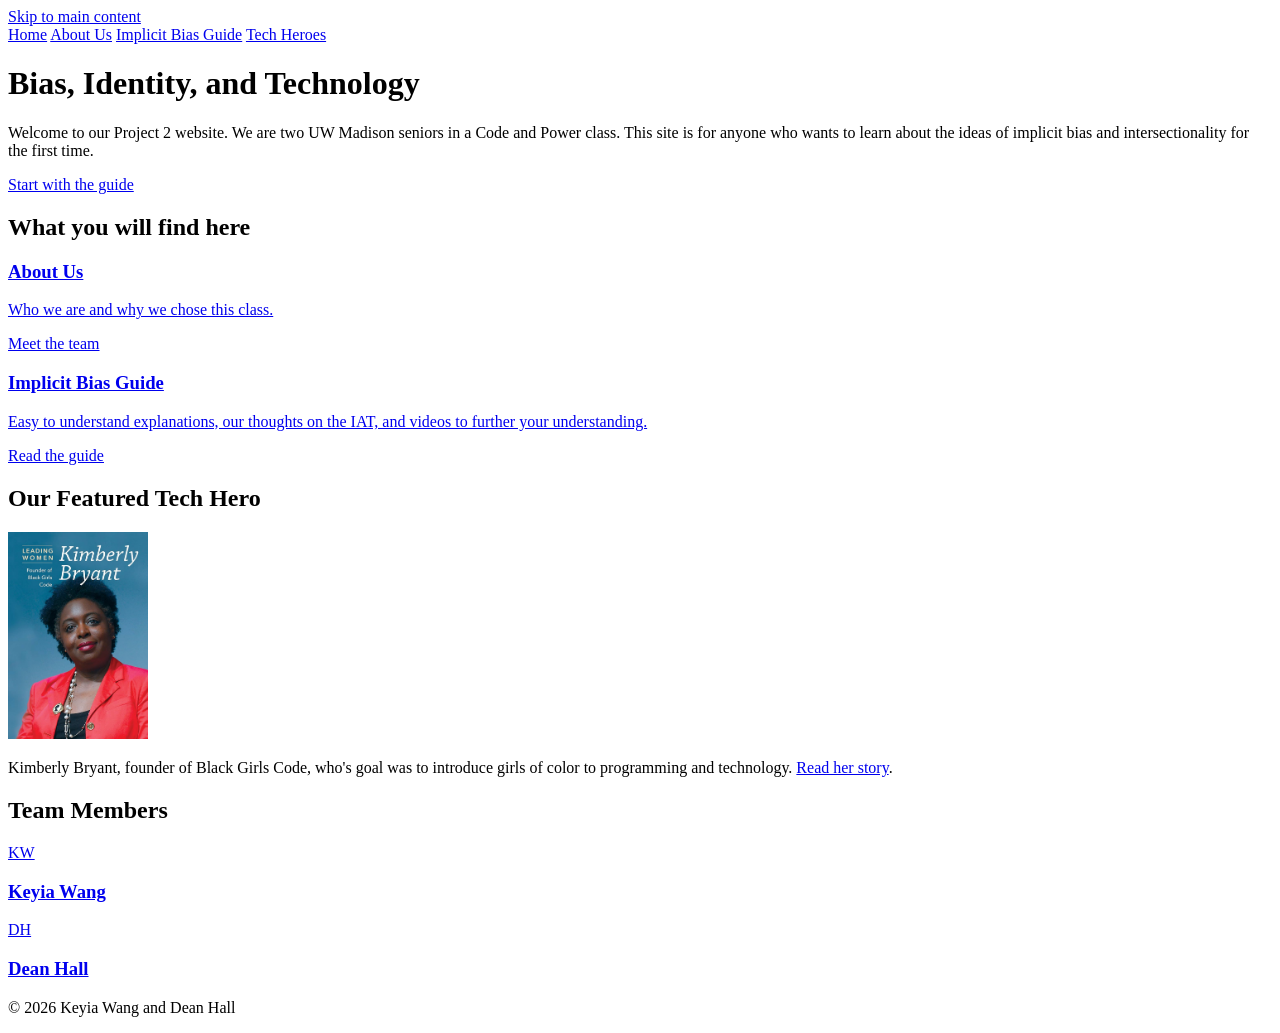
==== index.html @ 4443acfc "index" ====
<!DOCTYPE html>
<html lang="en">
<head>
    <meta charset="UTF-8">
    <meta name="viewport" content="width=device-width, initial-scale=1.0">
    <!-- Page title changed from Project 2 to Home | Project 2, so any links will now show what page this is. DH -->
    <title>Home | Project 2</title>
    <link href="https://fonts.googleapis.com/css2?family=Fraunces:wght@600;700&family=Inter:wght@400;600&display=swap" rel="stylesheet">
    <link rel="stylesheet" href="stylepage.css">

    <!-- We rewrote the home page of the project, so that it know reads as a real splash page, instead of a basic list of names. H1 and welcome paragraph
         describe what the page is and who it is for, with new previews for other pages in the site. DH KW -->
         

    <!-- I changed the layout of this page so the team members show up as cards instead of a basic list. KW -->
</head>

<body>
    <a class="skip-link" href="#main">Skip to main content</a>
    <nav aria-label="Main navigation">
        <a href="index.html" aria-current="page">Home</a>
        <a href="about.html">About Us</a>
        <a href="resources.html">Implicit Bias Guide</a>
        <a href="tech-heroes.html">Tech Heroes</a>
    </nav>

<!--The jump link didn’t work before because there was no element with the ID main. I added the ID, so now keyboard users can jump directly to the main content KW -->
    <main id="main">
        <header class="home-hero">
            <!-- Added a title that describes that describes Project 2 better than the name Project 2, and added detail to the welcome paragraph, and other changes DH -->
            <h1>Bias, Identity, and Technology</h1>
            <p class="welcome-text">Welcome to our Project 2 website. We are two UW Madison seniors in a Code and Power class. This site is for anyone who wants to learn about the ideas of implicit bias and intersectionality for the first time.</p>
            <a class="button" href="resources.html">Start with the guide</a>
        </header>

        <!-- Added previews for each section/page on the site DH -->
        <section aria-labelledby="explore-heading">
            <h2 id="explore-heading">What you will find here</h2>

            <div class="explore-grid">
                <a href="about.html" class="card-link">
                    <article class="profile-card">
                        <h3>About Us</h3>
                        <p class="card-desc">Who we are and why we chose this class.</p>
                        <p class="card-cta">Meet the team</p>
                    </article>
                </a>

                <a href="resources.html" class="card-link">
                    <article class="profile-card">
                        <h3>Implicit Bias Guide</h3>
                        <p class="card-desc">Easy to understand explanations, our thoughts on the IAT, and videos to further your understanding.</p>
                        <p class="card-cta">Read the guide</p>
                    </article>
                </a>
                
            </div>
        </section>

        <!-- Added a short part of tech hero on the home page DH -->
        <section aria-labelledby="featured-heading">
            <h2 id="featured-heading">Our Featured Tech Hero</h2>
            <div class="featured-hero">
                <img src="bryant.jpg" alt="Portrait of Kimberly Bryant, founder of Black Girls Code" width="140">
                <p>Kimberly Bryant, founder of Black Girls Code, who's goal was to introduce girls of color to programming and technology. <a href="tech-heroes.html">Read her story</a>.</p>
            </div>
        </section>
        
        <section class="home-team-section" aria-labelledby="home-team-heading">
            <h2 id="home-team-heading">Team Members</h2>

            <!-- I wrapped the cards in links so users can click on our names to jump straight to the about page. KW -->
            <div class="team-grid">
                <a href="about.html" class="card-link">
                    <article class="profile-card home-member-card">
                        <div class="profile-header">
                            <div class="avatar avatar-kw" aria-hidden="true">KW</div>
                            <h3>Keyia Wang</h3>
                        </div>
                    </article>
                </a>

                <a href="about.html" class="card-link">
                    <article class="profile-card home-member-card">
                        <div class="profile-header">
                            <div class="avatar avatar-dh" aria-hidden="true">DH</div>
                            <h3>Dean Hall</h3>
                        </div>
                    </article>
                </a>
            </div>
        </section>
    </main>

    <footer>
        <p>&copy; 2026 Keyia Wang and Dean Hall</p>
    </footer>
</body>
</html>
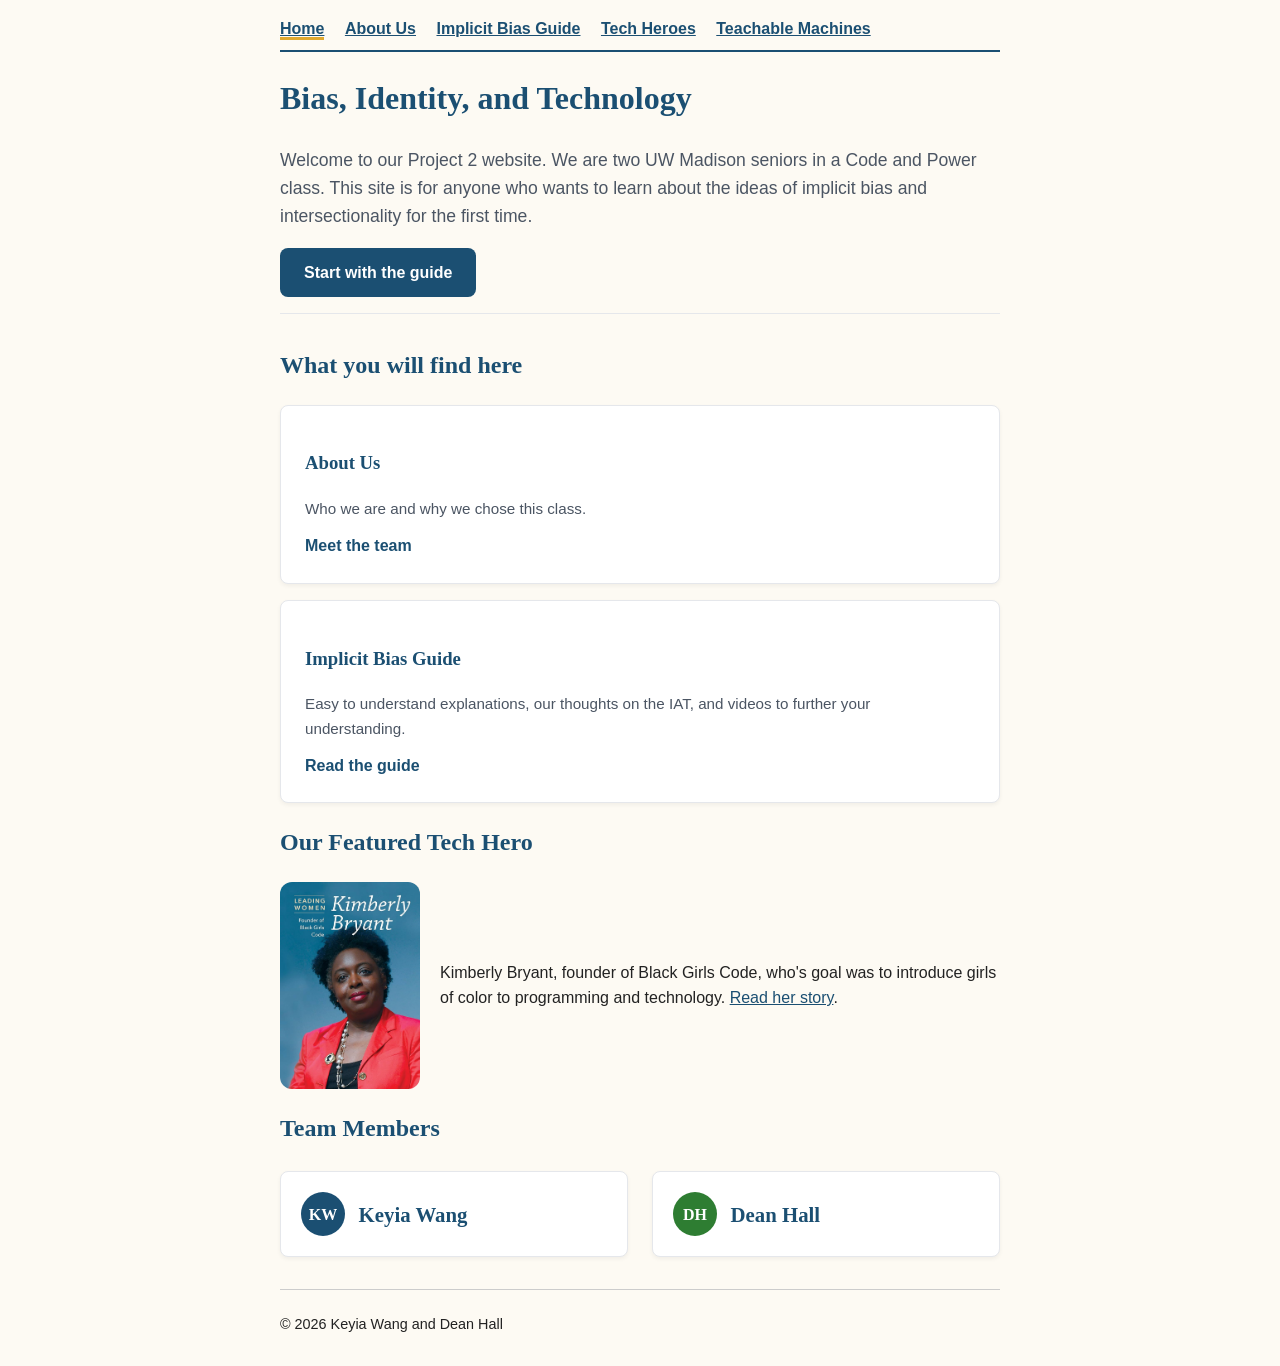
==== commit 1a0f151c: "Update index.html Added a link to 'Teachable Machines' in the navigation." ====
--- a/index.html
+++ b/index.html
@@ -22,6 +22,7 @@
         <a href="about.html">About Us</a>
         <a href="resources.html">Implicit Bias Guide</a>
         <a href="tech-heroes.html">Tech Heroes</a>
+        <a href="teachable-machines.html">Teachable Machines</a>
     </nav>
 
 <!--The jump link didn’t work before because there was no element with the ID main. I added the ID, so now keyboard users can jump directly to the main content KW -->
--- a/stylepage.css
+++ b/stylepage.css
@@ -0,0 +1,410 @@
+body {
+    font-family: "Inter", Arial, sans-serif;
+    max-width: 45rem;
+    margin: 0 auto;
+    padding: 1rem;
+    line-height: 1.6;
+    color: #222222;
+    background: #fdfaf3;
+}
+
+h1, h2, h3 {
+    color: #1b4f72;
+    font-family: "Fraunces", Georgia, serif;
+}
+
+a {
+    color: #1b4f72;
+}
+
+a:focus {
+    outline: 3px solid #e0a82e;
+}
+
+nav {
+    border-bottom: 2px solid #1b4f72;
+    padding-bottom: 0.5rem;
+    margin-bottom: 1rem;
+}
+
+nav a {
+    margin-right: 1rem;
+    font-weight: bold;
+}
+
+img {
+    max-width: 100%;
+    height: auto;
+}
+
+/* The thin light gray line at the bottom of the page serves as a separator between the footer and the rest of the content. There is also a bit of extra space above the footer line. The text in the footer is displayed in a smaller font size than the rest of the content, since the copyright information is less important than the content above it. The page now looks more organized. KW */
+footer {
+    border-top: 1px solid #cccccc;
+    margin-top: 2rem;
+    padding-top: 0.5rem;
+    font-size: 0.9rem;
+}
+/* In hovering over a link, the background of the text changes to a light yellow color, and the text itself turns black. This highlights the link further so it’s more noticeable and clearly indicates that it can be clicked. It also serves a purpose by enabling users to know where on the page they are clicking. KW */
+a:hover { background: #fdf0c8; color: #000000; }
+   nav a:hover { border-bottom: 3px solid #e0a82e; }
+   nav a[aria-current="page"] { border-bottom: 3px solid #e0a82e; }
+   img { border-radius: 0.75rem; transition: transform 0.2s ease; }
+   img:hover { transform: scale(1.03); }
+   iframe { max-width: 100%; }
+
+  /* The skip link is hidden off-screen and appears when someone presses Tab, so keyboard users can skip the navigation and go directly to the main content. KW */
+.skip-link { position: absolute; left: 0.5rem; top: -3rem; background: #1b4f72; color: #ffffff; padding: 0.5rem 1rem; }
+   .skip-link:focus { top: 0.5rem; }
+
+ /* Styled the team section into responsive cards instead of plain text blocks.
+   Added a simple 2-column grid and subtle shadow/hover effects.
+   Kept all of our original bio text intact. KW */
+
+.team-grid {
+    display: grid;
+    grid-template-columns: repeat(auto-fit, minmax(280px, 1fr));
+    gap: 1.5rem;
+    margin-top: 1.5rem;
+}
+
+.profile-card {
+    background: #ffffff;
+    border: 1px solid #e5e7eb;
+    border-radius: 8px;
+    padding: 1.5rem;
+    box-shadow: 0 2px 4px rgba(0, 0, 0, 0.05);
+    transition: transform 0.2s ease, box-shadow 0.2s ease;
+}
+
+.profile-card:hover {
+    transform: translateY(-3px);
+    box-shadow: 0 6px 12px rgba(0, 0, 0, 0.08);
+}
+
+.profile-header {
+    display: flex;
+    align-items: center;
+    gap: 0.85rem;
+    margin-bottom: 1rem;
+}
+
+.profile-header h3 {
+    margin: 0;
+    font-size: 1.3rem;
+}
+
+/* Initials badges for our profile headers DH */
+.avatar {
+    width: 44px;
+    height: 44px;
+    border-radius: 50%;
+    display: flex;
+    align-items: center;
+    justify-content: center;
+    font-family: 'Fraunces', serif;
+    font-weight: 700;
+    font-size: 1rem;
+    color: #ffffff;
+}
+
+.avatar-kw {
+    background-color: #1b4f72;
+}
+
+.avatar-dh {
+    background-color: #2e7d32;
+}
+
+.bio-text {
+    line-height: 1.6;
+    color: #374151;
+    margin: 0;
+}
+
+/* I added these styles for the home page header and cards so they fit the new grid. KW */
+.home-hero {
+    margin-bottom: 2rem;
+    padding-bottom: 1rem;
+    border-bottom: 1px solid #e5e7eb;
+}
+
+.welcome-text {
+    font-size: 1.1rem;
+    color: #4b5563;
+    line-height: 1.6;
+}
+
+.home-member-card {
+    padding: 1.25rem;
+}
+
+.home-member-card .profile-header {
+    margin-bottom: 0;
+}
+
+/* I made the card links block elements and removed default underline so the cards look clean and clickable. KW */
+.card-link {
+    text-decoration: none;
+    color: inherit;
+    display: block;
+}
+
+.card-link:focus-visible {
+    outline: 2px solid #1b4f72;
+    border-radius: 8px;
+}
+
+
+/* I styled the resource guide into distinct topic cards with highlight boxes for takeaways. KW */
+.resource-hero {
+    margin-bottom: 2rem;
+    padding-bottom: 1rem;
+    border-bottom: 1px solid #e5e7eb;
+}
+
+.guide-intro {
+    font-size: 1.05rem;
+    color: #4b5563;
+    line-height: 1.6;
+}
+
+.resource-container {
+    display: flex;
+    flex-direction: column;
+    gap: 2rem;
+}
+
+.resource-card {
+    background: #ffffff;
+    border: 1px solid #e5e7eb;
+    border-radius: 8px;
+    padding: 1.75rem;
+    box-shadow: 0 2px 4px rgba(0, 0, 0, 0.05);
+}
+
+.resource-card h2 {
+    margin-top: 0;
+    color: #1b4f72;
+}
+
+.resource-takeaway {
+    background: #f8fafc;
+    border-left: 4px solid #1b4f72;
+    padding: 0.85rem 1.25rem;
+    margin: 1.25rem 0;
+    border-radius: 0 6px 6px 0;
+}
+
+.takeaway-title {
+    font-weight: 700;
+    color: #0f172a;
+    margin-bottom: 0.25rem;
+}
+
+.resource-takeaway p {
+    margin: 0;
+    font-size: 0.95rem;
+    color: #334155;
+    line-height: 1.5;
+}
+
+.resource-links {
+    margin-top: 1rem;
+}
+
+.links-title {
+    font-weight: 600;
+    color: #475569;
+    margin-bottom: 0.25rem;
+}
+
+.resource-links ul {
+    margin: 0.25rem 0 0 1.2rem;
+    padding: 0;
+}
+
+.resource-links li {
+    margin-bottom: 0.25rem;
+}
+
+
+/* I styled the Tech Heroes page so the photo and bio sit side-by-side on desktop screens.
+   Also added rounded corners and subtle shadow to the hero card and image. KW */
+
+.hero-page-header {
+    margin-bottom: 2rem;
+    padding-bottom: 1rem;
+    border-bottom: 1px solid #e5e7eb;
+}
+
+.hero-feature-card {
+    background: #ffffff;
+    border: 1px solid #e5e7eb;
+    border-radius: 8px;
+    padding: 2rem;
+    box-shadow: 0 2px 4px rgba(0, 0, 0, 0.05);
+}
+
+.hero-feature-card h2 {
+    margin-top: 0;
+    color: #1b4f72;
+    font-size: 1.6rem;
+}
+
+.hero-content-wrapper {
+    display: flex;
+    flex-wrap: wrap;
+    gap: 2rem;
+    align-items: flex-start;
+    margin-top: 1.25rem;
+}
+
+.hero-figure {
+    margin: 0;
+    flex: 0 0 auto;
+    max-width: 100%;
+}
+
+.hero-image {
+    display: block;
+    border-radius: 8px;
+    box-shadow: 0 4px 6px rgba(0, 0, 0, 0.08);
+    max-width: 100%;
+    height: auto;
+}
+
+.hero-figure figcaption {
+    font-size: 0.85rem;
+    color: #6b7280;
+    margin-top: 0.5rem;
+    font-style: italic;
+}
+
+.hero-bio-text {
+    flex: 1 1 320px;
+}
+
+/* The hero bio is several paragraphs, so each one gets space below it. DH */
+.hero-bio-text p {
+    margin: 0 0 1rem;
+    line-height: 1.7;
+    color: #374151;
+    font-size: 1rem;
+}
+
+.hero-bio-text p:last-child {
+    margin-bottom: 0;
+}
+
+.hero-links-box {
+    margin-top: 2rem;
+    padding-top: 1.5rem;
+    border-top: 1px solid #e5e7eb;
+}
+
+.hero-links-box h3 {
+    margin: 0 0 0.75rem 0;
+    font-size: 1.15rem;
+    color: #1f2937;
+}
+
+.hero-links-list {
+    margin: 0;
+    padding-left: 1.25rem;
+    line-height: 1.6;
+}
+
+.hero-links-list li {
+    margin-bottom: 0.4rem;
+}
+
+/* FINAL STYLE EDIT
+   These new final style rule edits help support the entire page, and make
+   the page look and run better. DH */
+
+/* Re-does the main page link on the Home page. DH */
+.button {
+    display: inline-block;
+    background: #1b4f72;
+    color: #ffffff;
+    padding: 0.75rem 1.5rem;
+    border-radius: 8px;
+    text-decoration: none;
+    font-weight: 600;
+}
+
+.button:hover {
+    background: #0f3550;
+    color: #ffffff;
+}
+
+/* Adds three previews on the home page. DH */
+.explore-grid {
+    display: grid;
+    gap: 1rem;
+    margin-top: 1rem;
+}
+
+.card-desc {
+    margin: 0.5rem 0 0;
+    color: #4b5563;
+    font-size: 0.95rem;
+}
+
+.card-cta {
+    margin: 0.75rem 0 0;
+    font-weight: 600;
+    color: #1b4f72;
+}
+
+/* Changes the yellow highlighter */
+.card-link:hover {
+    background: transparent;
+    color: inherit;
+}
+
+/* Changes the tech hero photo, to allow the photo to be beside text. DH */
+.featured-hero {
+    display: flex;
+    flex-wrap: nowrap;
+    align-items: center;
+    gap: 1.25rem;
+}
+
+.featured-hero img {
+    width: 140px;
+    flex-shrink: 0;
+}
+
+.featured-hero p {
+    flex: 1;
+    min-width: 0;
+    margin: 0;
+}
+
+/* Key terms put at top of resource guide DH */
+.key-terms dt {
+    font-weight: 700;
+    color: #1b4f72;
+}
+
+.key-terms dd {
+    margin: 0 0 0.75rem 0;
+}
+
+/* New styles for profiles on the About Us page. DH */
+.member-role {
+    margin: 0;
+    font-size: 0.9rem;
+    color: #4b5563;
+}
+
+.profile-meta dt {
+    font-weight: 700;
+    color: #1b4f72;
+    margin-top: 0.5rem;
+}
+
+.profile-meta dd {
+    margin: 0;
+}
